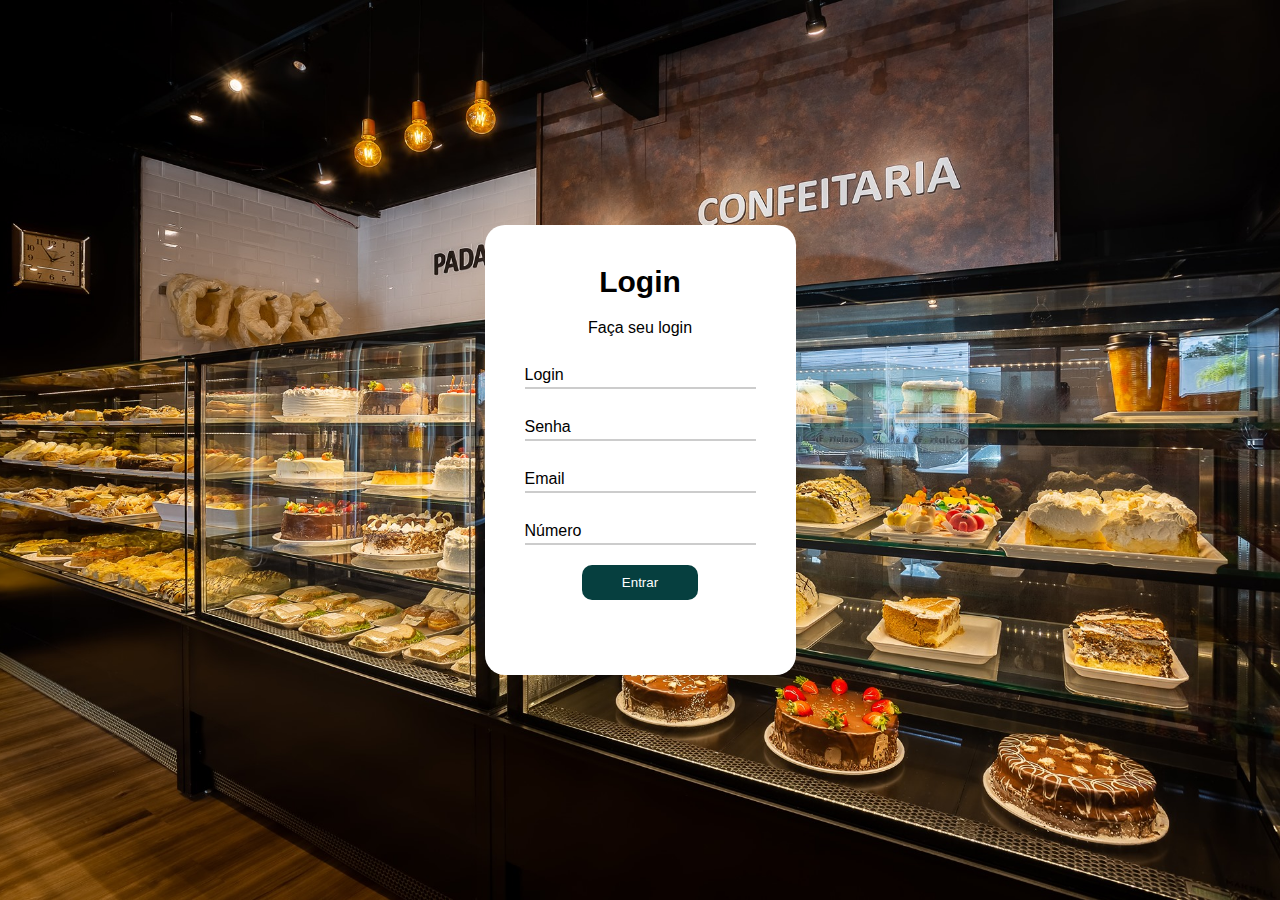
==== site padaria/form.html @ 766175f4 "atualizando Site Padaria" ====
<!DOCTYPE html>
<html lang="en">
<head>
    <meta charset="UTF-8">
    <meta http-equiv="X-UA-Compatible" content="IE=edge">
    <meta name="viewport" content="width=device-width, initial-scale=1.0">
    <title>Viagens e Destinos</title>
    <link rel="stylesheet" href="form.css">

</head>
<body>
    
    <!-- Aqui chamamos nossa Section para adicionar informações (tags) à ele -->
    <section class="form-container"> <!-- Damos um nome para a nossa Section a qual se chama "Form-Containet"-->
        <div class="container"><!-- Abrimos uma Div para que possamos destacar nosso formulário -->

            <form> <!-- Abrimos aqui nossa TAG de Formulário -->
                <h1>Login</h1> <!-- Título para o nosso formulário -->
                <p>Faça seu login</p> <!-- Pequena descrição TAG de Paragrafo -->
                <div class="input-single"><!-- Aqui criamos uma divisão para   -->
                    <input type="text" name=""  id="nome-box"  class="input" autocomplete="off" required>
                    <label for="nome-box">Login</label>
                </div>

                <div class="input-single">
                    <input type="password" name=""  id="email-box"  class="input"  autocomplete="off"  required>
                    <label for="email-box">Senha</label>
                </div>

                <div class="input-single"><!-- Aqui criamos uma divisão para   -->
                    <input type="text" name=""  id="nome-box"  class="input" autocomplete="off" required>
                    <label for="nome-box">Email</label>
                </div>

                <div class="input-single"><!-- Aqui criamos uma divisão para   -->
                    <input type="number" name=""  id="nome-box"  class="input" autocomplete="off" required>
                    <label for="nome-box">Número</label>
                </div>

                <div class="btn"><input type="submit" value="Entrar"></div>
            </form>
         </div>
       </section>
     </body>
  </html>
---- site padaria/form.css ----
*{
    margin:0;
    padding:0;
    box-sizing: border-box;
    font-family: sans-serif;
}

/* Aqui colocamos estilização no corpo da página (Body)*/
body{
    width: 100%; /* Largura*/
    height: 100vh; /* Tamanho */
    background-image: url(imagens/fundo-site.jpg) ; /* Aqui inserimos a imagem */
    background-position: center; /* Posicionamos a imagem ao centro */
    background-repeat: no-repeat; /* Colocamos para que a img não se repita */ 
    background-size: cover; /* Aqui atribuimos para que a imagem fique sobre toda nossa página */
    display: flex; /* Responsável por colocar os itens na mesma linha (lado a lado) */
    align-items: center; /* Alinhar os itens para o centro */
    justify-content: center; /* Justificar-conteúdo ao centro */
}

.container{ /* Aqui estamos chamando nossa Class */
    max-width: 1280px; /* Atribuímos aqui um tamanho máximo de largura que essa Class irá exercer */
    margin: 0 auto; /* Dizemos ao navegador que as margens superior e inferior são iguais a 0 e a da esquerda e direita são automáticas */
}

form{ /* Aqui chamamos nosso Form para Estilização */
    background-color: white; /* Colocamos uma cor de fundo */
    max-width: 500px; /* Atríbuimos aqui um tamanho máximo de largura que esse formulário irá ex */
    height: 450px; /* Largura do formulário */
    padding: 40px; /* Preenchimento */
    border-radius: 20px; /* Arredondamento das bordas do formulário */
}

form h1{ /* Chamamos nosso texto para estilização */
    text-align: center; /* Alinhamos ao centro */
    font-size: 30px; /* Tamanho da letra */
    color: black; /* Cor da letra */
}

form p{
    text-align: center; /* Alinhando para o centro nosso Parágrafo */
    margin: 20px 0; /* dizemos ao navegador que as margens superior e inferior são iguais a 20 e as da esquerda e diteria são 0 */
}

.input-single{
    position: relative; /*Posição relativa*/
    margin: 20px 0; /* dizemos ao navegador que as margens superior e inferior são iguais a 20 e as da esquerda e diteria são 0 */
}

.input-single > label{ /* Chamamos nossa Label para estilização */
    position: absolute; /* Atríbuimos uma posição absoluta em relação */
    left: 0; /* Zeramos a margin esquerda */
    bottom: 5px; /* Margem inferior atríbuimos para 5px*/
    transition: all 0,2s; /* Inserimos uma transição total para 0,2s */
    cursor: text; /* Aqui é para quando passar o mouse, aparecer o indicador de texto */
}

.input{ /* Aqui chamamos nosso Submit ou seja, o botão para estilização */
    width: 100%; /* Largura */
    border: 0; /* Tamanho da borda */
    border-bottom: 2px solid #ccc; /* estilização da borda inferior */
    padding: 5px; /* Preenchimento do Input */
    font-size: 17px; /* Tamanho */
    outline: 0; 
}

form > .input-single > .input:focus ~ label, /*  */
form .input-single .input:valid ~ label{
    transform: translateY(-25px); /* */
    font-size: 12px;
    color: black;
}

.btn {
    width: 100%; /* Largura */
    text-align: center ; /* Alinhamento o texto ao centro */
}

form input[type=submit]{
    padding: 10px 40px; /* Preenchimento da altura e largura do botão */
    border: 0; /* Aqui zeramos a borda */
    border-radius: 10px; /* Colocamos aqui um arredondamento no Botão */
    background-color: rgb(6, 63, 63); /* Cor do botão */
    color: rgb(255, 255, 255); /* Cor da letra (Dentro do Botão) */
    cursor: pointer; /* Torna o botão em algo clicável */
}
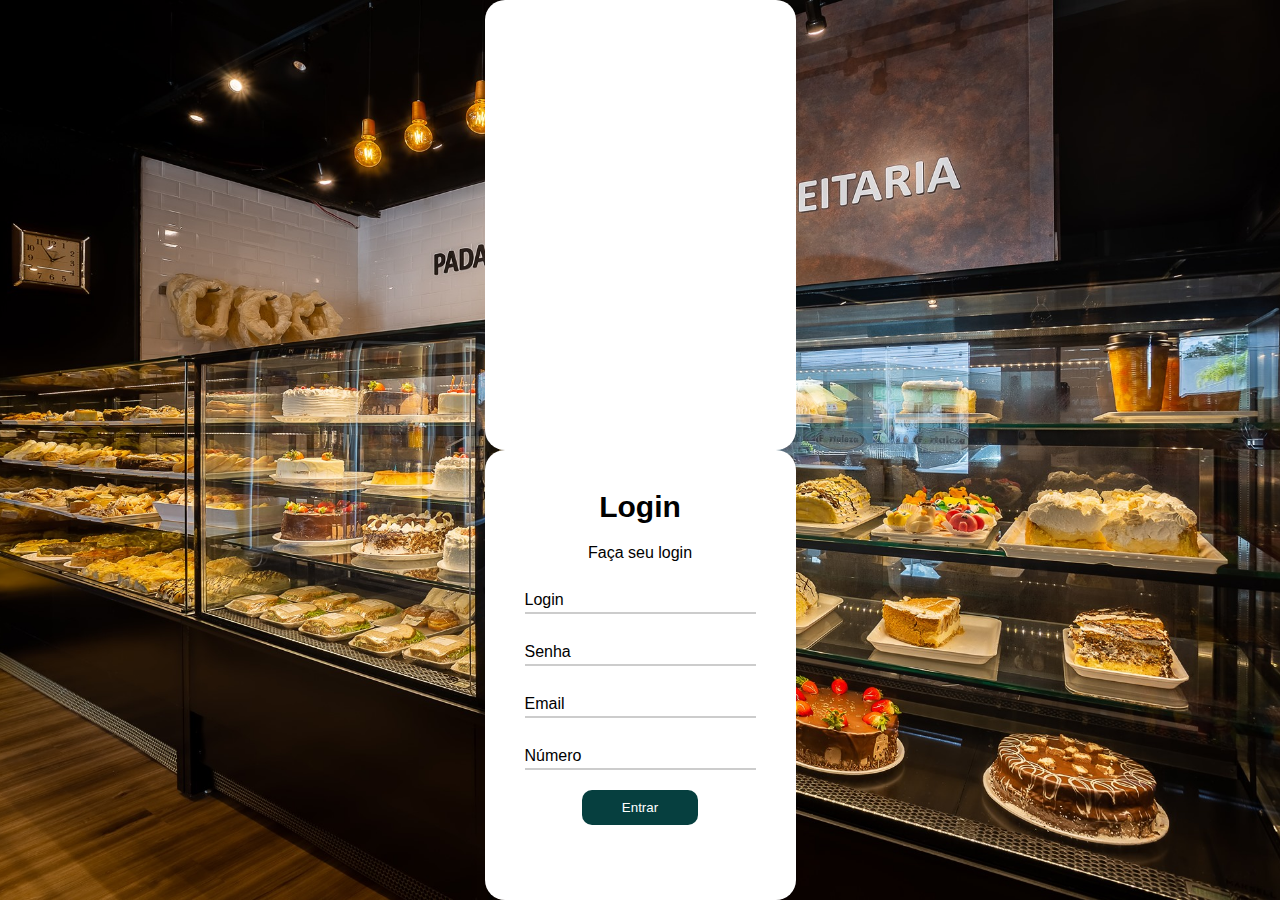
==== commit c2b9a5e5: "atualizaçao" ====
--- a/site padaria/form.html
+++ b/site padaria/form.html
@@ -1,10 +1,10 @@
 <!DOCTYPE html>
-<html lang="en">
+<html lang="pt-BR">
 <head>
     <meta charset="UTF-8">
     <meta http-equiv="X-UA-Compatible" content="IE=edge">
     <meta name="viewport" content="width=device-width, initial-scale=1.0">
-    <title>Viagens e Destinos</title>
+    <title>LOGIN</title>
     <link rel="stylesheet" href="form.css">
 
 </head>
@@ -14,27 +14,29 @@
     <section class="form-container"> <!-- Damos um nome para a nossa Section a qual se chama "Form-Containet"-->
         <div class="container"><!-- Abrimos uma Div para que possamos destacar nosso formulário -->
 
+            <form method="post" action="../site padaria/envia.php" ></form>
+
             <form> <!-- Abrimos aqui nossa TAG de Formulário -->
                 <h1>Login</h1> <!-- Título para o nosso formulário -->
                 <p>Faça seu login</p> <!-- Pequena descrição TAG de Paragrafo -->
                 <div class="input-single"><!-- Aqui criamos uma divisão para   -->
-                    <input type="text" name=""  id="nome-box"  class="input" autocomplete="off" required>
+                    <input type="text" name="login" required id="login"  class="input" autocomplete="off" required>
                     <label for="nome-box">Login</label>
                 </div>
 
                 <div class="input-single">
-                    <input type="password" name=""  id="email-box"  class="input"  autocomplete="off"  required>
+                    <input type="password" name="senha" required id="senha"  class="input"  autocomplete="off"  required>
                     <label for="email-box">Senha</label>
                 </div>
 
                 <div class="input-single"><!-- Aqui criamos uma divisão para   -->
-                    <input type="text" name=""  id="nome-box"  class="input" autocomplete="off" required>
+                    <input type="text"  name="email" required id="email"  class="input" autocomplete="off" required>
                     <label for="nome-box">Email</label>
                 </div>
 
                 <div class="input-single"><!-- Aqui criamos uma divisão para   -->
-                    <input type="number" name=""  id="nome-box"  class="input" autocomplete="off" required>
-                    <label for="nome-box">Número</label>
+                    <input type="number"  name="telefone" required id="telefone"  class="input" autocomplete="off" required>
+                    <label for="telefone">Número</label>
                 </div>
 
                 <div class="btn"><input type="submit" value="Entrar"></div>
